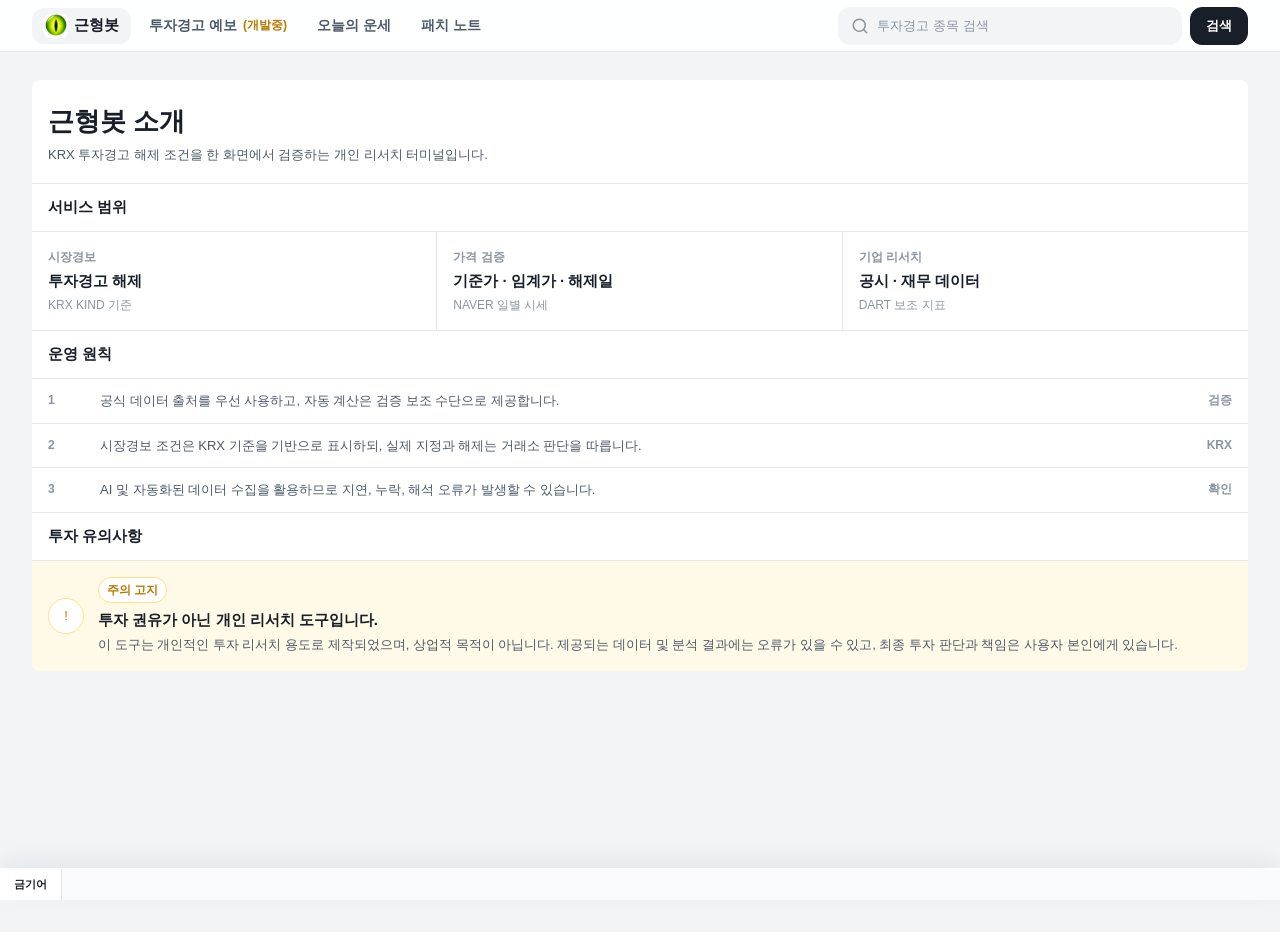
==== index.html @ c2d972ad "Refine page card layout" ====
<!DOCTYPE html>
<html lang="ko">
<head>
  <meta charset="UTF-8" />
  <meta name="viewport" content="width=device-width, initial-scale=1.0" />
  <title>근형봇 | 소개</title>
  <meta name="description" content="근형봇은 KRX 투자경고 지정일과 해제 조건을 한 화면에서 확인하는 한국 주식 리서치 도구입니다." />
  <meta name="robots" content="index, follow" />
  <meta name="application-name" content="근형봇" />
  <!-- unify-design:ignore — meta theme-color cannot reference CSS vars; mirrors --color-background -->
  <meta name="theme-color" content="#f2f4f6" />
  <meta name="color-scheme" content="light" />
  <link rel="canonical" href="https://kh-bot.vercel.app/" />
  <meta property="og:type" content="website" />
  <meta property="og:locale" content="ko_KR" />
  <meta property="og:site_name" content="근형봇" />
  <meta property="og:title" content="근형봇 | 소개" />
  <meta property="og:description" content="KRX 투자경고 지정일과 해제 조건을 한 화면에서 확인하는 한국 주식 리서치 도구입니다." />
  <meta property="og:url" content="https://kh-bot.vercel.app/" />
  <meta name="twitter:card" content="summary" />
  <meta name="twitter:title" content="근형봇 | 소개" />
  <meta name="twitter:description" content="KRX 투자경고 지정일과 해제 조건을 한 화면에서 확인하는 한국 주식 리서치 도구입니다." />
  <script type="application/ld+json">
{"@context":"https://schema.org","@type":"WebApplication","name":"근형봇","alternateName":"투자경고 계산기","url":"https://kh-bot.vercel.app/","applicationCategory":"FinanceApplication","operatingSystem":"Web","inLanguage":"ko-KR","description":"KRX 투자경고 지정일과 해제 조건을 한 화면에서 확인하는 한국 주식 리서치 도구입니다.","isAccessibleForFree":true,"offers":{"@type":"Offer","price":"0","priceCurrency":"KRW"}}
  </script>
  <link rel="stylesheet" href="assets/app.css?v=20260507-2" />
  <script type="module" src="assets/app.js?v=20260507-2"></script>
</head>
<body>

<nav class="nav-bar" aria-label="주요 페이지">
  <div class="nav-inner">
    <div class="nav-tabs-wrap">
      <button class="nav-scroll-hint nav-scroll-hint-left" id="navScrollHintLeft" type="button" aria-label="메뉴 왼쪽으로 스크롤" hidden>&lt;</button>
      <div class="nav-tabs" role="tablist" aria-label="페이지 전환">
        <button class="nav-title active" id="nav-about" type="button" role="tab" data-page="about" aria-controls="page-about" aria-selected="true" tabindex="0" aria-current="page" aria-label="근형봇">
          <span class="brand-logo-mark" aria-hidden="true">
            <img class="brand-logo" src="eye-logo.png" width="24" height="24" alt="" decoding="async" />
          </span>
          <span class="brand-text">근형봇</span>
        </button>
        <button class="nav-item" id="nav-forecast" type="button" role="tab" data-page="forecast" aria-controls="page-forecast" aria-selected="false" tabindex="-1">투자경고 예보 <span class="forecast-dev-tag">(개발중)</span></button>
        <button class="nav-item" id="nav-fortune" type="button" role="tab" data-page="fortune" aria-controls="page-fortune" aria-selected="false" tabindex="-1">오늘의 운세</button>
        <button class="nav-item" id="nav-patchnotes" type="button" role="tab" data-page="patchnotes" aria-controls="page-patchnotes" aria-selected="false" tabindex="-1">패치 노트</button>
      </div>
      <button class="nav-scroll-hint nav-scroll-hint-right" id="navScrollHint" type="button" aria-label="메뉴 오른쪽으로 스크롤" hidden>&gt;</button>
    </div>

    <form class="nav-search" id="navSearchForm" role="search" aria-label="투자경고 종목 검색">
      <label class="sr-only" for="searchInput">투자경고 종목 검색</label>
      <div class="nav-search-field">
        <svg class="nav-search-icon" aria-hidden="true" focusable="false" width="18" height="18" viewBox="0 0 24 24" fill="none" stroke="currentColor" stroke-width="2" stroke-linecap="round" stroke-linejoin="round">
          <circle cx="11" cy="11" r="8"></circle>
          <path d="m21 21-4.35-4.35"></path>
        </svg>
        <input
          type="search" id="searchInput"
          placeholder="투자경고 종목 검색"
          autocomplete="off"
          aria-controls="searchResults"
          aria-expanded="false"
        />
        <button class="search-clear" id="searchClearBtn" type="button" aria-label="검색어 지우기" hidden>×</button>
      </div>
      <button class="search-btn" id="searchBtn" type="submit">검색</button>
      <div class="search-results" id="searchResults" aria-label="검색 결과" aria-live="polite" aria-busy="false"></div>
    </form>
  </div>
</nav>

<div id="page-about" class="page-section active" role="tabpanel" aria-labelledby="nav-about" aria-hidden="false">
  <div class="warning-terminal about-terminal">
    <div class="section-dark">
      <div class="section-inner">
        <section class="tm-sec about-card" aria-labelledby="aboutTitle">
          <div class="about-hero about-card-hero">
            <h1 id="aboutTitle">근형봇 소개</h1>
            <p>KRX 투자경고 해제 조건을 한 화면에서 검증하는 개인 리서치 터미널입니다.</p>
          </div>

          <div class="about-card-block" aria-labelledby="aboutScopeTitle">
            <div class="tm-sec-head">
              <span class="t" id="aboutScopeTitle">서비스 범위</span>
            </div>
            <div class="tm-strip about-strip">
              <div class="tm-cell"><div class="l">시장경보</div><div class="v">투자경고 해제</div><div class="s">KRX KIND 기준</div></div>
              <div class="tm-cell"><div class="l">가격 검증</div><div class="v">기준가 · 임계가 · 해제일</div><div class="s">NAVER 일별 시세</div></div>
              <div class="tm-cell"><div class="l">기업 리서치</div><div class="v">공시 · 재무 데이터</div><div class="s">DART 보조 지표</div></div>
            </div>
          </div>

          <div class="about-card-block" aria-labelledby="aboutPrinciplesTitle">
            <div class="tm-sec-head">
              <span class="t" id="aboutPrinciplesTitle">운영 원칙</span>
            </div>
            <div class="tm-rules about-rules">
              <div class="r"><span class="k">1</span><span class="v">공식 데이터 출처를 우선 사용하고, 자동 계산은 검증 보조 수단으로 제공합니다.</span><span class="m">검증</span></div>
              <div class="r"><span class="k">2</span><span class="v">시장경보 조건은 KRX 기준을 기반으로 표시하되, 실제 지정과 해제는 거래소 판단을 따릅니다.</span><span class="m">KRX</span></div>
              <div class="r"><span class="k">3</span><span class="v">AI 및 자동화된 데이터 수집을 활용하므로 지연, 누락, 해석 오류가 발생할 수 있습니다.</span><span class="m">확인</span></div>
            </div>
          </div>

          <div class="about-card-block about-disclaimer" aria-labelledby="aboutDisclaimerTitle">
            <div class="tm-sec-head">
              <span class="t" id="aboutDisclaimerTitle">투자 유의사항</span>
            </div>
            <div class="tm-verdict risk">
              <div class="ico" aria-hidden="true">!</div>
              <div class="body">
                <div class="head"><span class="tag">주의 고지</span></div>
                <div class="h">투자 권유가 아닌 개인 리서치 도구입니다.</div>
                <div class="b">이 도구는 개인적인 투자 리서치 용도로 제작되었으며, 상업적 목적이 아닙니다. 제공되는 데이터 및 분석 결과에는 오류가 있을 수 있고, 최종 투자 판단과 책임은 사용자 본인에게 있습니다.</div>
              </div>
            </div>
          </div>
        </section>
      </div>
    </div>
  </div>
</div>

<div id="page-warning" class="page-section" role="main" aria-labelledby="warningTitle" aria-hidden="true" hidden>
  <div class="warning-terminal">

  <div class="section-dark">
    <div class="section-inner">
      <h1 class="sr-only" id="warningTitle">투자경고 계산기 결과</h1>

      <div class="server-notice" id="serverNotice" role="status">
        <strong>자동검색 기능</strong>을 사용하려면 로컬 서버가 필요합니다.<br/>
        터미널에서 <code class="server-command">python3 serve.py</code> 실행 후 새로고침하세요.
        KRX KIND에서 실시간으로 투자경고 지정일을 조회합니다.
      </div>

      <input type="hidden" id="stockName" />
      <input type="hidden" id="designationDate" />
      <input type="hidden" id="tradingStop" value="no" />
      <input type="hidden" id="resumeDate" />

      <div class="result-card" id="resultCard">

        <div class="tm-sym" id="sym-header">
          <div class="ticker">--</div>
          <div class="name-block">
            <div class="name">종목명</div>
            <div class="meta"></div>
          </div>
          <div class="chips"></div>
          <div class="px">
            <span class="val num">--</span>
            <span class="chg"></span>
          </div>
        </div>

        <section class="tm-sec" id="sec-timeline">
          <div class="tm-sec-head">
            <span class="t">지정 타임라인 · 10 거래일</span>
            <span class="src"></span>
          </div>
          <div class="tm-tl-body">
            <div class="tm-tl-track"></div>
            <div class="tm-tl-foot">
              <span><b class="d1"></b> · 지정</span>
              <span>T · <b class="d2"></b></span>
              <span><b class="d3"></b> · 해제 가능</span>
            </div>
          </div>
        </section>

        <section class="tm-sec" id="sec-conditions">
          <div class="tm-sec-head">
            <span class="t">해제 조건 · 투자경고</span>
          </div>
          <table class="tm-tbl">
            <thead>
              <tr>
                <th>조건</th>
                <th>기준일</th>
                <th>기준 종가</th>
                <th>×</th>
                <th>임계가</th>
                <th>T 종가</th>
                <th>Δ</th>
                <th>상태</th>
              </tr>
            </thead>
            <tbody id="conditionsTbody">
              <tr class="state-row"><td colspan="8">
                <div class="state-message state-message-loading" role="status">
                  <span class="state-message-label">조회 중</span>
                  <span class="state-message-text">조회 중...</span>
                </div>
              </td></tr>
            </tbody>
          </table>
          <div class="tm-verdict" id="sec-verdict" style="display:none">
            <div class="ico">
              <svg aria-hidden="true" focusable="false" width="16" height="16" viewBox="0 0 16 16" fill="none" stroke="currentColor" stroke-width="2" stroke-linecap="round" stroke-linejoin="round">
                <path d="M3 8l3 3 7-7"/>
              </svg>
            </div>
            <div class="body">
              <div class="head"><span class="tag">판정 대기</span></div>
              <div class="h"></div>
              <div class="b"></div>
            </div>
            <div class="side">
              <div class="d num"></div>
              <div class="l">해제 가능일</div>
            </div>
          </div>
        </section>

        <section class="tm-sec" id="sec-chart" style="display:none">
          <div class="tm-sec-head">
            <span class="t">시세 · 임계가</span>
          </div>
          <div class="tm-chart-wrap">
            <div class="tm-chart-tabs">
              <div class="flex"></div>
              <div class="legend" id="chartLegend"></div>
            </div>
            <div class="tm-chart" id="tvChartWarning" role="img" aria-label="시세와 임계가 차트"></div>
          </div>
        </section>

        <section class="tm-sec" id="sec-rules" style="display:none">
          <div class="tm-sec-head">
            <span class="t">KRX 규정</span>
          </div>
          <div class="tm-rules" id="rulesContent"></div>
        </section>

      </div>

      <div class="price-card" id="cautionCard" style="display:none">
        <h2>투자경고 지정 점검 <span class="heading-note">KRX KIND · NAVER</span></h2>
        <div class="price-meta" id="cautionMeta"></div>
        <div id="cautionContent"></div>
        <div class="overall-status" id="cautionVerdict" style="display:none"></div>
      </div>
    </div>
  </div>

  </div>
</div>

<div id="page-forecast" class="page-section" role="tabpanel" aria-labelledby="nav-forecast" aria-hidden="true" hidden>
  <div class="warning-terminal forecast-terminal">
    <div class="section-dark">
      <div class="section-inner">
        <section class="tm-sec page-card forecast-panel" aria-labelledby="forecastTitle">
          <div class="patch-hero forecast-hero page-card-hero">
            <!-- 사용자가 기능 완성으로 판단해 삭제를 요청하기 전까지 (개발중) 태그 유지 -->
            <h1 id="forecastTitle">투자경고 예보 <span class="forecast-dev-tag">(개발중)</span></h1>
            <p>KRX 투자경고 지정예고 후보를 공개 가격조건 기준으로 경보·근접·관찰 단계로 정리합니다.</p>
          </div>

          <div class="page-card-block" aria-labelledby="forecastPanelTitle">
            <div class="tm-sec-head">
              <span class="t" id="forecastPanelTitle">오늘의 예보</span>
              <button class="forecast-refresh" id="forecastRefreshBtn" type="button">새로고침</button>
            </div>
            <div class="tm-strip forecast-summary" id="forecastSummary"></div>
            <div class="forecast-content" id="forecastContent" aria-live="polite"></div>
          </div>
        </section>
      </div>
    </div>
  </div>
</div>

<div id="page-fortune" class="page-section" role="tabpanel" aria-labelledby="nav-fortune" aria-hidden="true" hidden>
  <div class="warning-terminal fortune-terminal">
    <div class="section-dark">
      <div class="section-inner">
        <section class="tm-sec page-card fortune-panel" aria-labelledby="fortuneTitle">
          <div class="patch-hero page-card-hero">
            <h1 id="fortuneTitle">오늘의 운세</h1>
            <p>재미로 보는 한 줄 운세입니다.</p>
          </div>
          <div class="page-card-block" aria-labelledby="fortunePanelTitle">
            <div class="tm-sec-head">
              <span class="t" id="fortunePanelTitle">행운이 함께하기를!</span>
            </div>
            <div id="fortuneContent" class="fortune-content" aria-live="polite"></div>
          </div>
        </section>
      </div>
    </div>
  </div>
</div>

<div id="page-patchnotes" class="page-section" role="tabpanel" aria-labelledby="nav-patchnotes" aria-hidden="true" hidden>
  <div class="warning-terminal patchnotes-terminal">
    <div class="section-dark">
      <div class="section-inner">
        <section class="tm-sec page-card patch-list" aria-labelledby="patchnotesTitle">
          <div class="patch-hero page-card-hero">
            <h1 id="patchnotesTitle">패치 노트</h1>
            <p>신규 기능·개선·수정 내역을 최신 업데이트 순으로 정리합니다</p>
          </div>
          <div class="page-card-block" aria-labelledby="patchnotesLogTitle">
            <div class="tm-sec-head">
              <span class="t" id="patchnotesLogTitle">업데이트 로그</span>
            </div>
            <div id="patchnotesContent" class="patch-list-body">
              <div class="state-message state-message-loading" role="status">
                <span class="state-message-label">조회 중</span>
                <span class="state-message-text">불러오는 중...</span>
              </div>
            </div>
          </div>
        </section>
      </div>
    </div>
  </div>
</div>
<div class="ticker-wrap" aria-hidden="true">
  <div class="ticker-track" id="tickerTrack"></div>
</div>
</body>
</html>
---- assets/app.css ----
@import url("./css/base.css?v=20260507-2");
@import url("./css/secondary-pages.css?v=20260507-2");
@import url("./css/terminal.css?v=20260507-2");
@import url("./css/about.css?v=20260507-2");
@import url("./css/responsive.css?v=20260507-2");
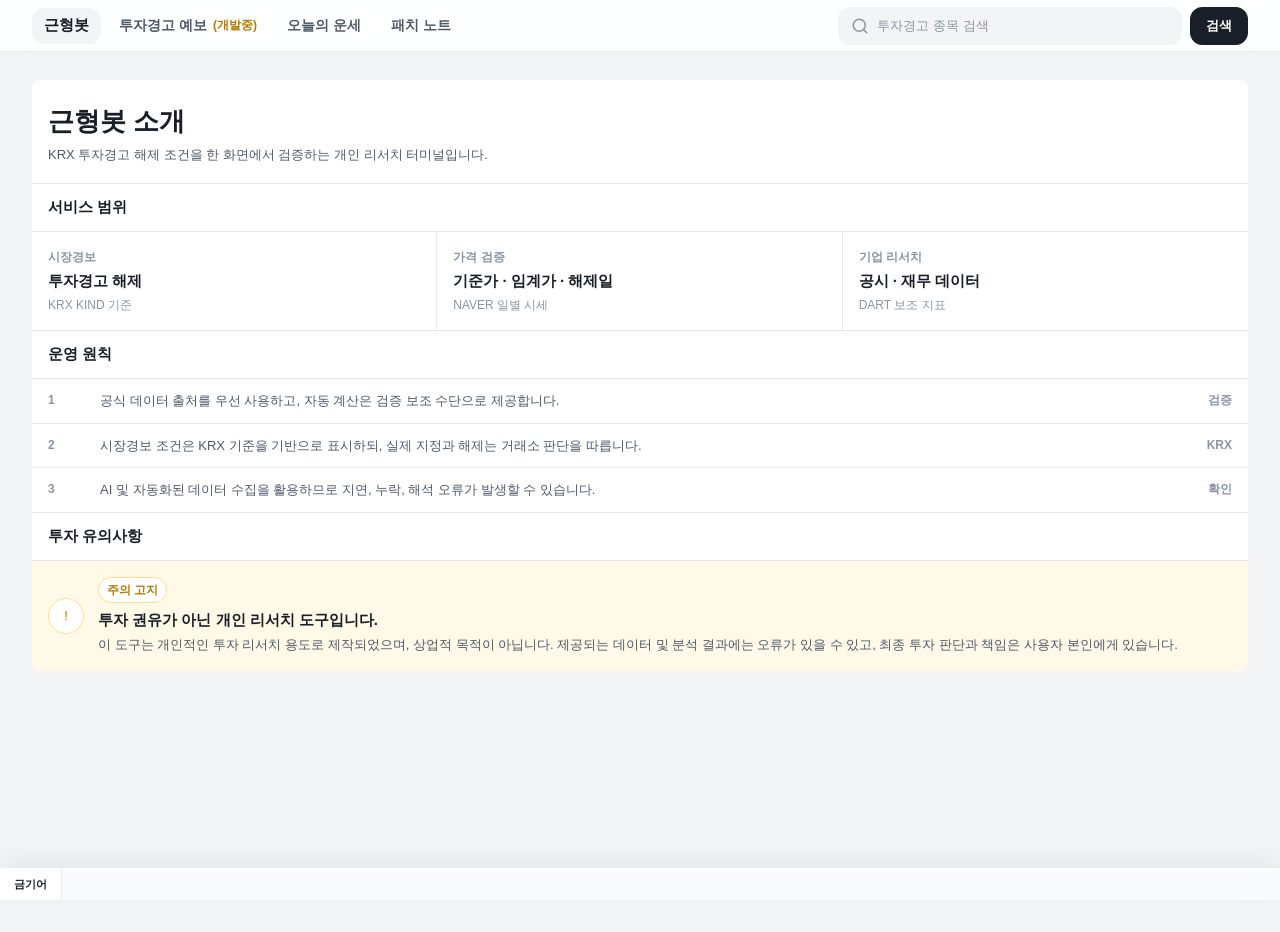
==== commit a3a1aa2b: "Remove brand logo asset" ====
--- a/index.html
+++ b/index.html
@@ -23,8 +23,8 @@
   <script type="application/ld+json">
 {"@context":"https://schema.org","@type":"WebApplication","name":"근형봇","alternateName":"투자경고 계산기","url":"https://kh-bot.vercel.app/","applicationCategory":"FinanceApplication","operatingSystem":"Web","inLanguage":"ko-KR","description":"KRX 투자경고 지정일과 해제 조건을 한 화면에서 확인하는 한국 주식 리서치 도구입니다.","isAccessibleForFree":true,"offers":{"@type":"Offer","price":"0","priceCurrency":"KRW"}}
   </script>
-  <link rel="stylesheet" href="assets/app.css?v=20260507-2" />
-  <script type="module" src="assets/app.js?v=20260507-2"></script>
+  <link rel="stylesheet" href="assets/app.css?v=20260507-5" />
+  <script type="module" src="assets/app.js?v=20260507-5"></script>
 </head>
 <body>
 
@@ -34,9 +34,6 @@
       <button class="nav-scroll-hint nav-scroll-hint-left" id="navScrollHintLeft" type="button" aria-label="메뉴 왼쪽으로 스크롤" hidden>&lt;</button>
       <div class="nav-tabs" role="tablist" aria-label="페이지 전환">
         <button class="nav-title active" id="nav-about" type="button" role="tab" data-page="about" aria-controls="page-about" aria-selected="true" tabindex="0" aria-current="page" aria-label="근형봇">
-          <span class="brand-logo-mark" aria-hidden="true">
-            <img class="brand-logo" src="eye-logo.png" width="24" height="24" alt="" decoding="async" />
-          </span>
           <span class="brand-text">근형봇</span>
         </button>
         <button class="nav-item" id="nav-forecast" type="button" role="tab" data-page="forecast" aria-controls="page-forecast" aria-selected="false" tabindex="-1">투자경고 예보 <span class="forecast-dev-tag">(개발중)</span></button>
--- a/assets/app.css
+++ b/assets/app.css
@@ -1,5 +1,5 @@
-@import url("./css/base.css?v=20260507-2");
-@import url("./css/secondary-pages.css?v=20260507-2");
-@import url("./css/terminal.css?v=20260507-2");
-@import url("./css/about.css?v=20260507-2");
-@import url("./css/responsive.css?v=20260507-2");
+@import url("./css/base.css?v=20260507-5");
+@import url("./css/secondary-pages.css?v=20260507-5");
+@import url("./css/terminal.css?v=20260507-5");
+@import url("./css/about.css?v=20260507-5");
+@import url("./css/responsive.css?v=20260507-5");
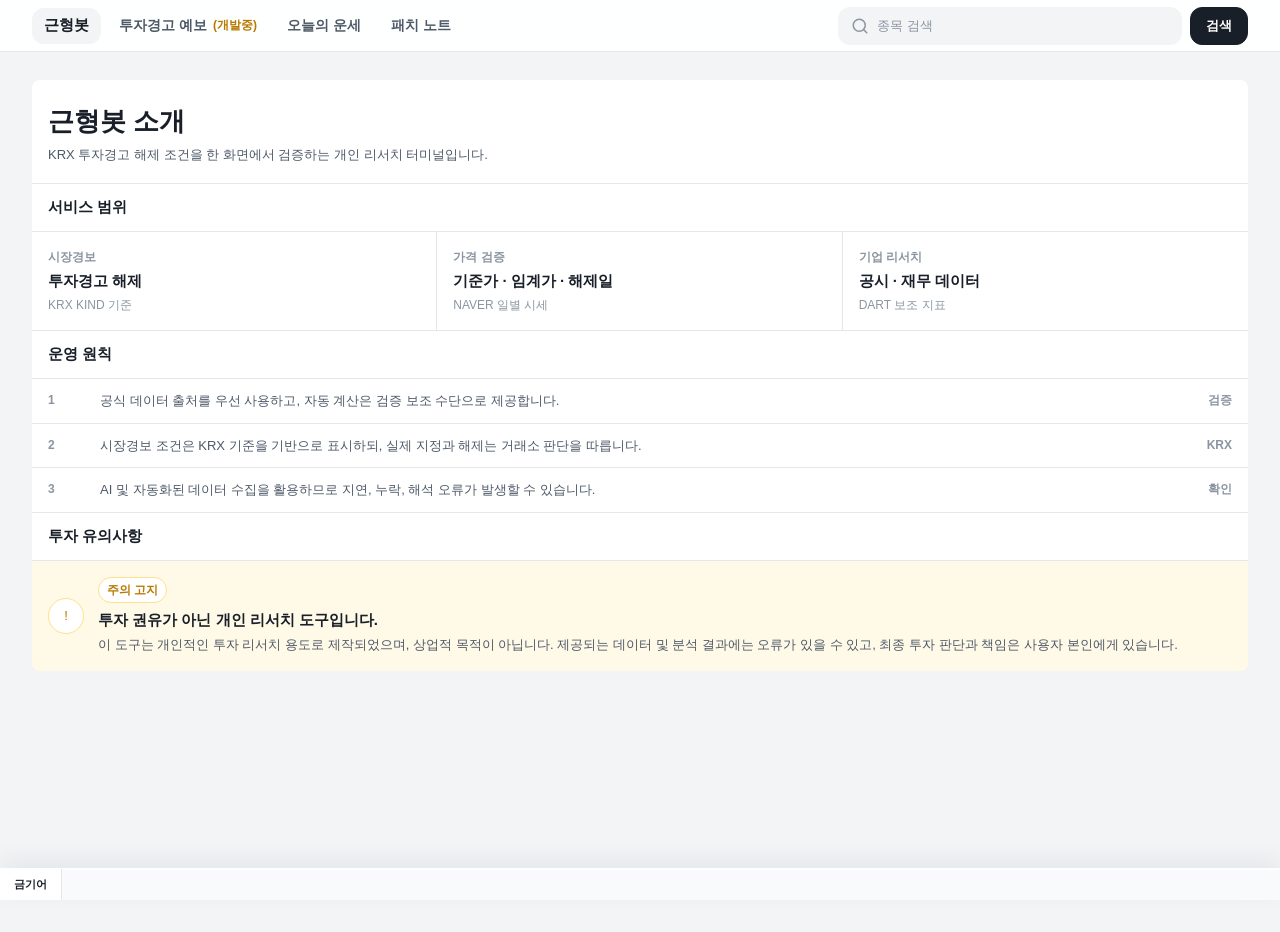
==== commit 823bfd40: "Update search placeholder copy" ====
--- a/index.html
+++ b/index.html
@@ -43,8 +43,8 @@
       <button class="nav-scroll-hint nav-scroll-hint-right" id="navScrollHint" type="button" aria-label="메뉴 오른쪽으로 스크롤" hidden>&gt;</button>
     </div>
 
-    <form class="nav-search" id="navSearchForm" role="search" aria-label="투자경고 종목 검색">
-      <label class="sr-only" for="searchInput">투자경고 종목 검색</label>
+    <form class="nav-search" id="navSearchForm" role="search" aria-label="종목 검색">
+      <label class="sr-only" for="searchInput">종목 검색</label>
       <div class="nav-search-field">
         <svg class="nav-search-icon" aria-hidden="true" focusable="false" width="18" height="18" viewBox="0 0 24 24" fill="none" stroke="currentColor" stroke-width="2" stroke-linecap="round" stroke-linejoin="round">
           <circle cx="11" cy="11" r="8"></circle>
@@ -52,7 +52,7 @@
         </svg>
         <input
           type="search" id="searchInput"
-          placeholder="투자경고 종목 검색"
+          placeholder="종목 검색"
           autocomplete="off"
           aria-controls="searchResults"
           aria-expanded="false"
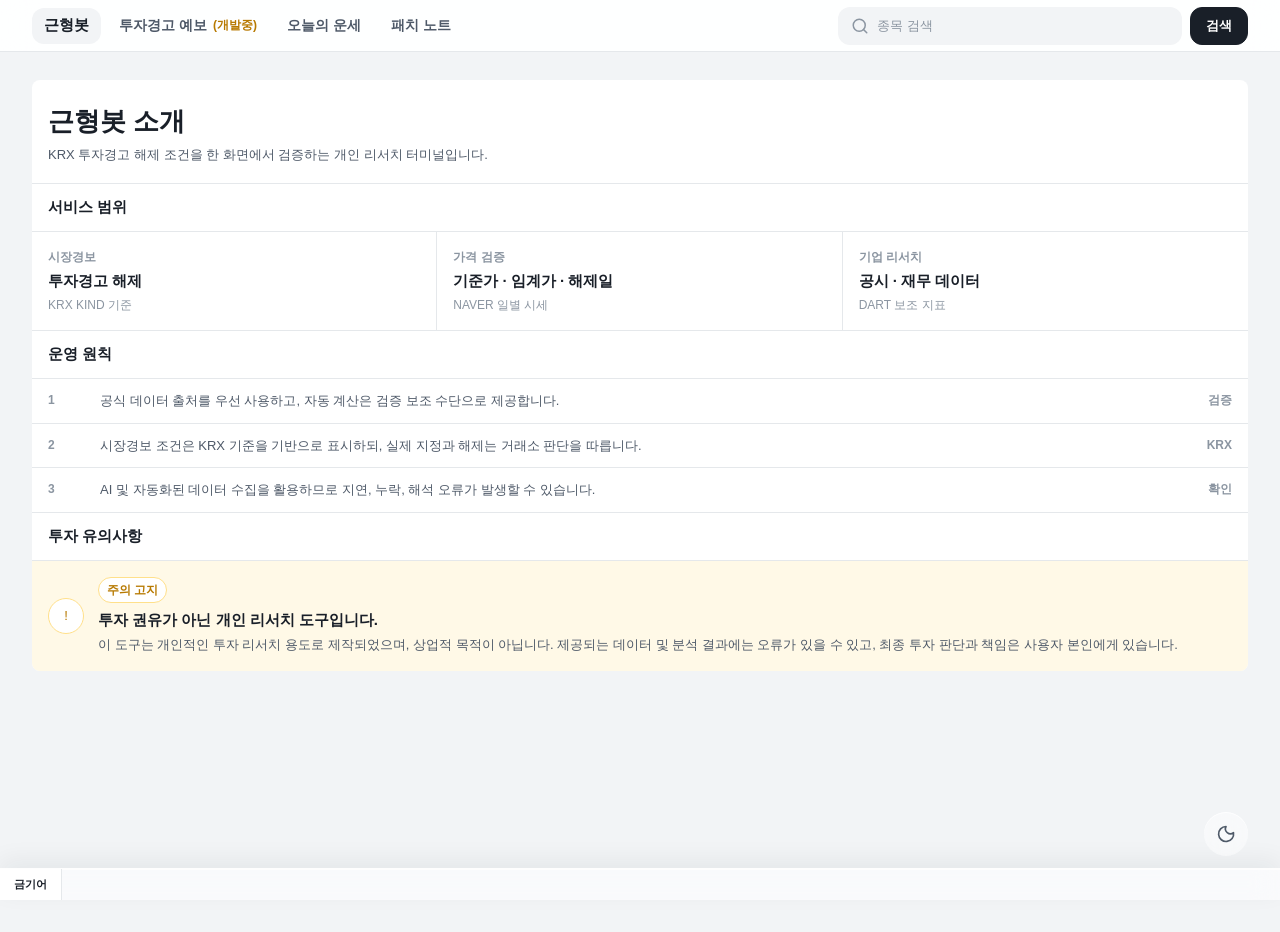
==== commit ef367e07: "feat: add dark mode toggle" ====
--- a/index.html
+++ b/index.html
@@ -8,8 +8,9 @@
   <meta name="robots" content="index, follow" />
   <meta name="application-name" content="근형봇" />
   <!-- unify-design:ignore — meta theme-color cannot reference CSS vars; mirrors --color-background -->
-  <meta name="theme-color" content="#f2f4f6" />
-  <meta name="color-scheme" content="light" />
+  <meta name="theme-color" media="(prefers-color-scheme: light)" content="#f2f4f6" />
+  <meta name="theme-color" media="(prefers-color-scheme: dark)" content="#000000" />
+  <meta name="color-scheme" content="light dark" />
   <link rel="canonical" href="https://kh-bot.vercel.app/" />
   <meta property="og:type" content="website" />
   <meta property="og:locale" content="ko_KR" />
@@ -23,8 +24,8 @@
   <script type="application/ld+json">
 {"@context":"https://schema.org","@type":"WebApplication","name":"근형봇","alternateName":"투자경고 계산기","url":"https://kh-bot.vercel.app/","applicationCategory":"FinanceApplication","operatingSystem":"Web","inLanguage":"ko-KR","description":"KRX 투자경고 지정일과 해제 조건을 한 화면에서 확인하는 한국 주식 리서치 도구입니다.","isAccessibleForFree":true,"offers":{"@type":"Offer","price":"0","priceCurrency":"KRW"}}
   </script>
-  <link rel="stylesheet" href="assets/app.css?v=20260507-5" />
-  <script type="module" src="assets/app.js?v=20260507-5"></script>
+  <link rel="stylesheet" href="assets/app.css?v=20260508-6" />
+  <script type="module" src="assets/app.js?v=20260508-6"></script>
 </head>
 <body>
 
@@ -313,6 +314,22 @@
     </div>
   </div>
 </div>
+<button class="theme-toggle" id="themeToggleBtn" type="button" aria-label="다크 모드로 전환" aria-pressed="false" title="다크 모드로 전환">
+  <svg class="theme-toggle-icon theme-toggle-moon" aria-hidden="true" focusable="false" width="20" height="20" viewBox="0 0 24 24" fill="none" stroke="currentColor" stroke-width="2" stroke-linecap="round" stroke-linejoin="round">
+    <path d="M12 3a6 6 0 0 0 9 7.5A9 9 0 1 1 12 3Z"></path>
+  </svg>
+  <svg class="theme-toggle-icon theme-toggle-sun" aria-hidden="true" focusable="false" width="20" height="20" viewBox="0 0 24 24" fill="none" stroke="currentColor" stroke-width="2" stroke-linecap="round" stroke-linejoin="round">
+    <circle cx="12" cy="12" r="4"></circle>
+    <path d="M12 2v2"></path>
+    <path d="M12 20v2"></path>
+    <path d="m4.93 4.93 1.41 1.41"></path>
+    <path d="m17.66 17.66 1.41 1.41"></path>
+    <path d="M2 12h2"></path>
+    <path d="M20 12h2"></path>
+    <path d="m6.34 17.66-1.41 1.41"></path>
+    <path d="m19.07 4.93-1.41 1.41"></path>
+  </svg>
+</button>
 <div class="ticker-wrap" aria-hidden="true">
   <div class="ticker-track" id="tickerTrack"></div>
 </div>
--- a/assets/app.css
+++ b/assets/app.css
@@ -1,5 +1,5 @@
-@import url("./css/base.css?v=20260507-5");
-@import url("./css/secondary-pages.css?v=20260507-5");
-@import url("./css/terminal.css?v=20260507-5");
-@import url("./css/about.css?v=20260507-5");
-@import url("./css/responsive.css?v=20260507-5");
+@import url("./css/base.css?v=20260508-6");
+@import url("./css/secondary-pages.css?v=20260508-6");
+@import url("./css/terminal.css?v=20260508-6");
+@import url("./css/about.css?v=20260508-6");
+@import url("./css/responsive.css?v=20260508-6");
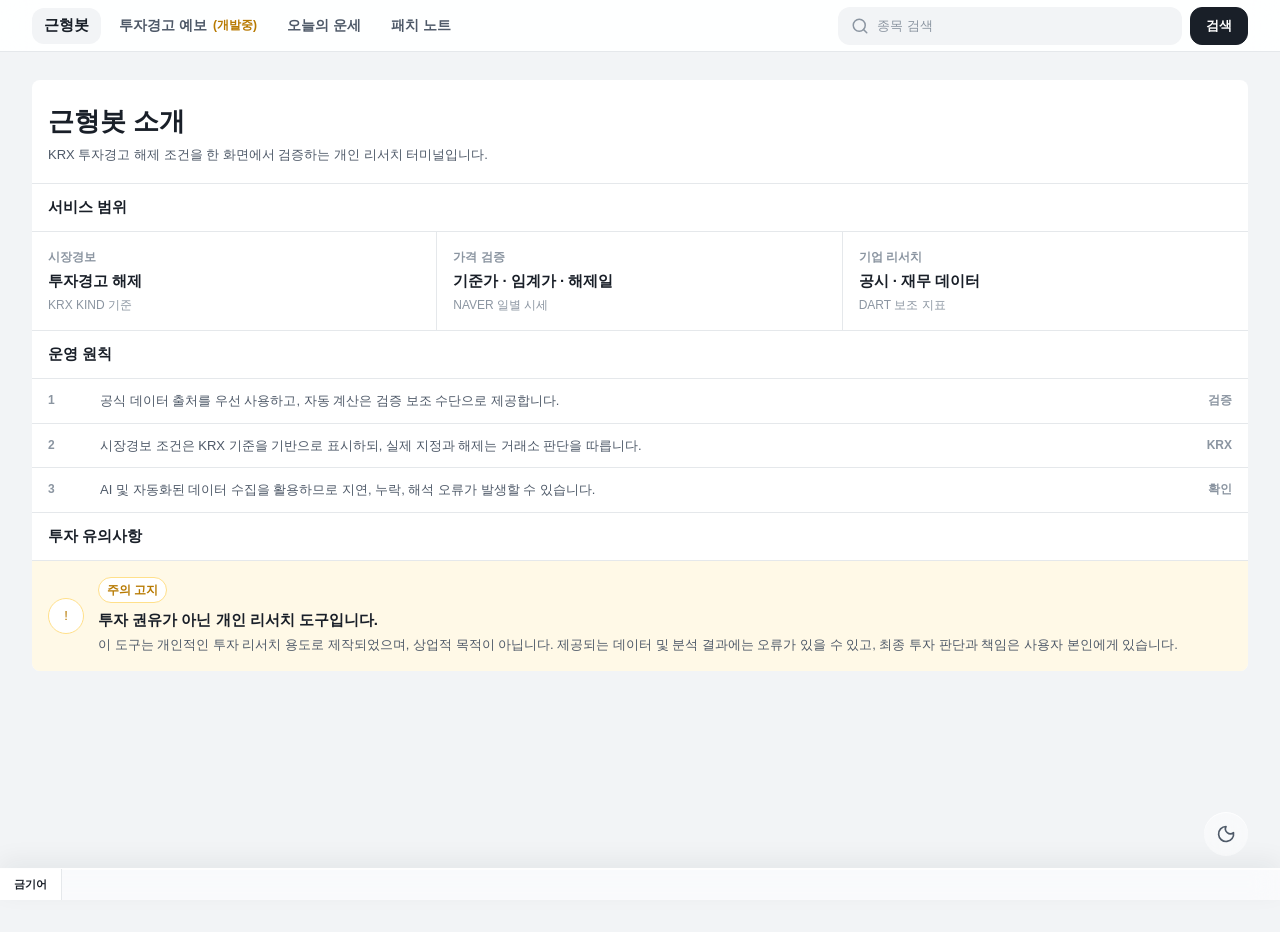
==== commit 2e980b6a: "Cache market alert forecast snapshots" ====
--- a/index.html
+++ b/index.html
@@ -257,7 +257,6 @@
           <div class="page-card-block" aria-labelledby="forecastPanelTitle">
             <div class="tm-sec-head">
               <span class="t" id="forecastPanelTitle">오늘의 예보</span>
-              <button class="forecast-refresh" id="forecastRefreshBtn" type="button">새로고침</button>
             </div>
             <div class="tm-strip forecast-summary" id="forecastSummary"></div>
             <div class="forecast-content" id="forecastContent" aria-live="polite"></div>
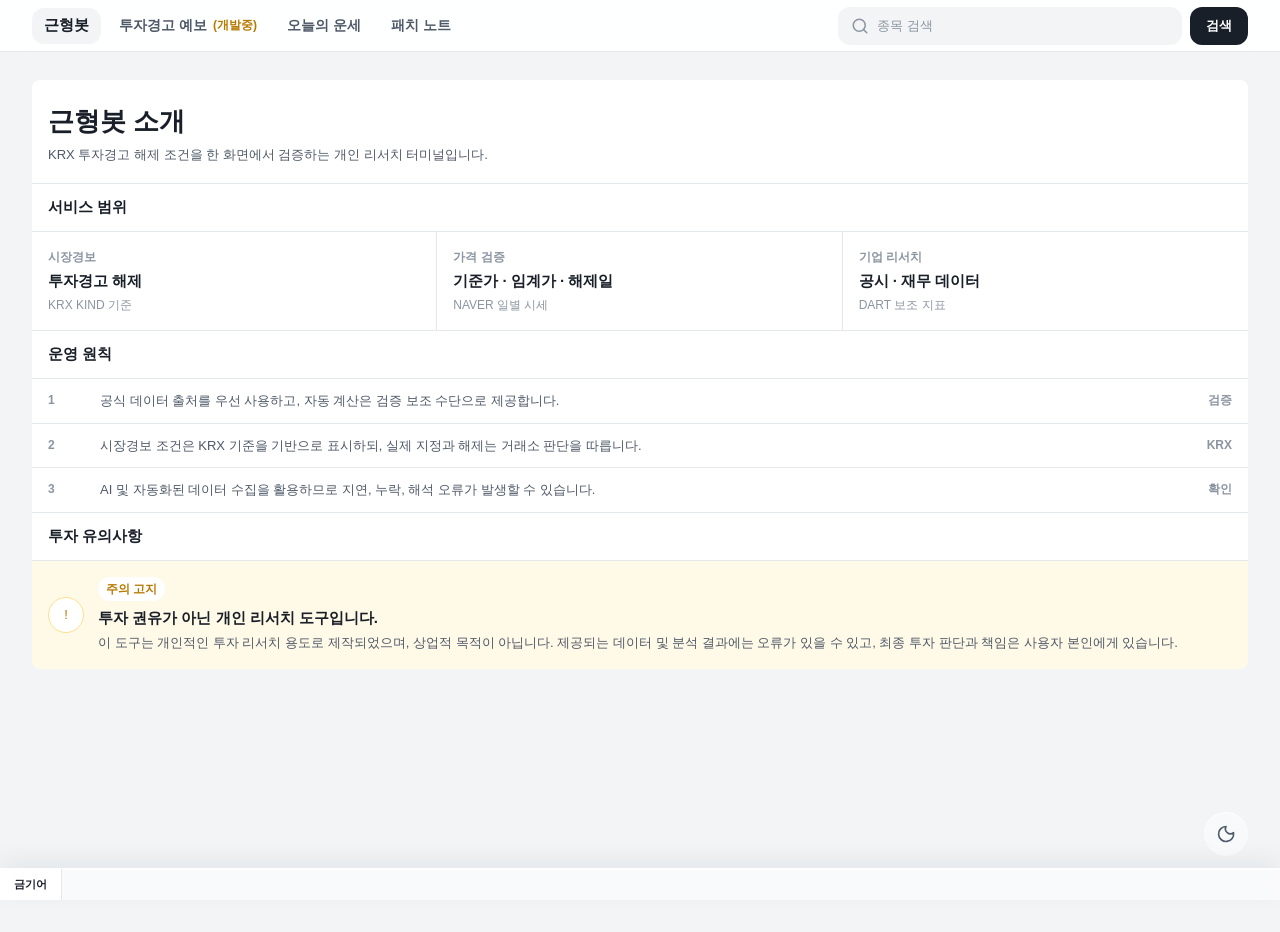
==== commit fc314fc0: "Enforce borderless buttons and badges" ====
--- a/index.html
+++ b/index.html
@@ -24,8 +24,8 @@
   <script type="application/ld+json">
 {"@context":"https://schema.org","@type":"WebApplication","name":"근형봇","alternateName":"투자경고 계산기","url":"https://kh-bot.vercel.app/","applicationCategory":"FinanceApplication","operatingSystem":"Web","inLanguage":"ko-KR","description":"KRX 투자경고 지정일과 해제 조건을 한 화면에서 확인하는 한국 주식 리서치 도구입니다.","isAccessibleForFree":true,"offers":{"@type":"Offer","price":"0","priceCurrency":"KRW"}}
   </script>
-  <link rel="stylesheet" href="assets/app.css?v=20260508-6" />
-  <script type="module" src="assets/app.js?v=20260508-6"></script>
+  <link rel="stylesheet" href="assets/app.css?v=20260508-7" />
+  <script type="module" src="assets/app.js?v=20260508-7"></script>
 </head>
 <body>
 
--- a/assets/app.css
+++ b/assets/app.css
@@ -1,5 +1,5 @@
-@import url("./css/base.css?v=20260508-6");
-@import url("./css/secondary-pages.css?v=20260508-6");
-@import url("./css/terminal.css?v=20260508-6");
-@import url("./css/about.css?v=20260508-6");
-@import url("./css/responsive.css?v=20260508-6");
+@import url("./css/base.css?v=20260508-7");
+@import url("./css/secondary-pages.css?v=20260508-7");
+@import url("./css/terminal.css?v=20260508-7");
+@import url("./css/about.css?v=20260508-7");
+@import url("./css/responsive.css?v=20260508-7");
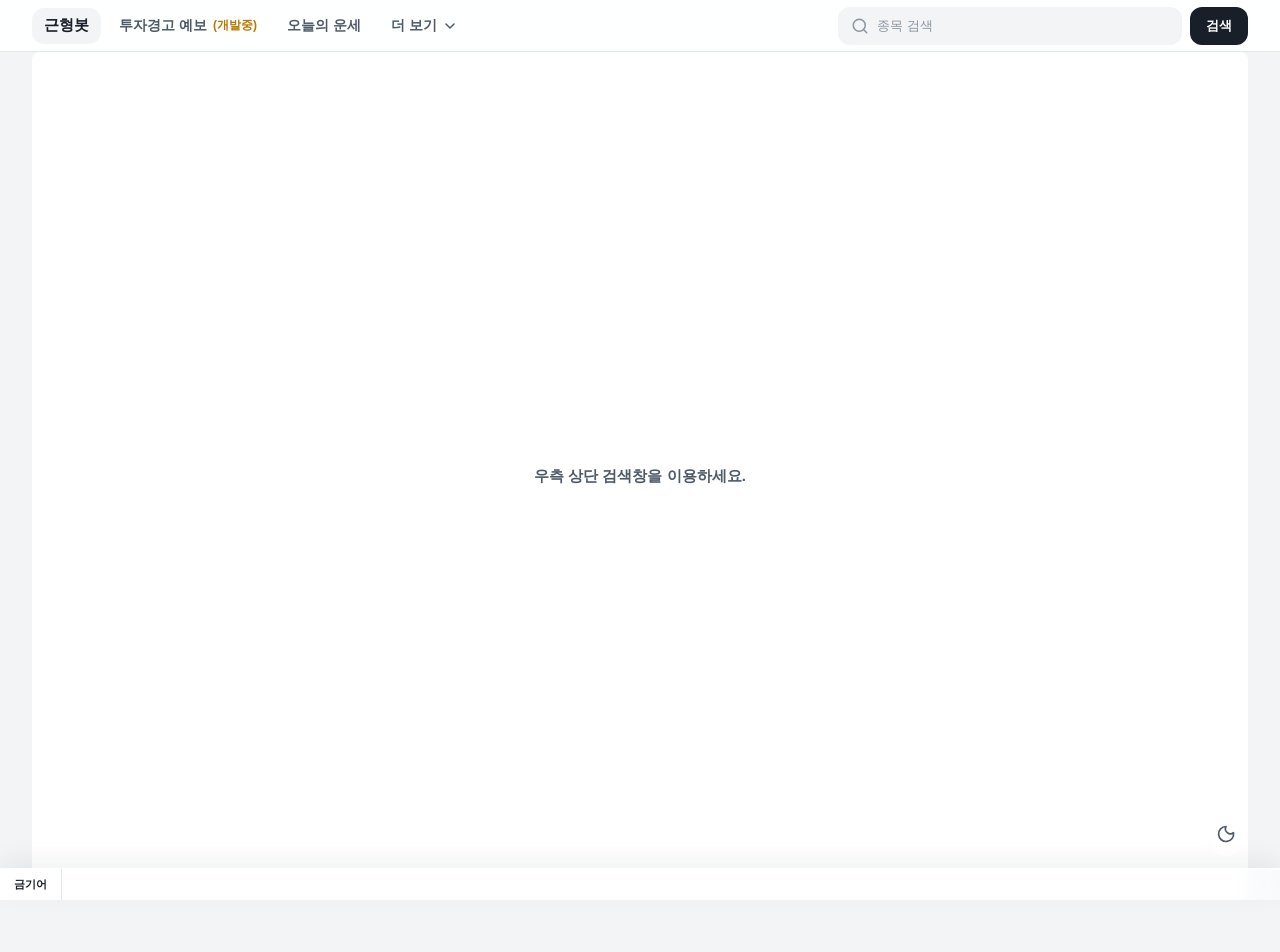
==== commit a6abfc14: "Refine more menu navigation" ====
--- a/index.html
+++ b/index.html
@@ -24,8 +24,8 @@
   <script type="application/ld+json">
 {"@context":"https://schema.org","@type":"WebApplication","name":"근형봇","alternateName":"투자경고 계산기","url":"https://kh-bot.vercel.app/","applicationCategory":"FinanceApplication","operatingSystem":"Web","inLanguage":"ko-KR","description":"KRX 투자경고 지정일과 해제 조건을 한 화면에서 확인하는 한국 주식 리서치 도구입니다.","isAccessibleForFree":true,"offers":{"@type":"Offer","price":"0","priceCurrency":"KRW"}}
   </script>
-  <link rel="stylesheet" href="assets/app.css?v=20260508-7" />
-  <script type="module" src="assets/app.js?v=20260508-7"></script>
+  <link rel="stylesheet" href="assets/app.css?v=20260508-12" />
+  <script type="module" src="assets/app.js?v=20260508-12"></script>
 </head>
 <body>
 
@@ -33,13 +33,26 @@
   <div class="nav-inner">
     <div class="nav-tabs-wrap">
       <button class="nav-scroll-hint nav-scroll-hint-left" id="navScrollHintLeft" type="button" aria-label="메뉴 왼쪽으로 스크롤" hidden>&lt;</button>
-      <div class="nav-tabs" role="tablist" aria-label="페이지 전환">
-        <button class="nav-title active" id="nav-about" type="button" role="tab" data-page="about" aria-controls="page-about" aria-selected="true" tabindex="0" aria-current="page" aria-label="근형봇">
-          <span class="brand-text">근형봇</span>
-        </button>
-        <button class="nav-item" id="nav-forecast" type="button" role="tab" data-page="forecast" aria-controls="page-forecast" aria-selected="false" tabindex="-1">투자경고 예보 <span class="forecast-dev-tag">(개발중)</span></button>
-        <button class="nav-item" id="nav-fortune" type="button" role="tab" data-page="fortune" aria-controls="page-fortune" aria-selected="false" tabindex="-1">오늘의 운세</button>
-        <button class="nav-item" id="nav-patchnotes" type="button" role="tab" data-page="patchnotes" aria-controls="page-patchnotes" aria-selected="false" tabindex="-1">패치 노트</button>
+      <div class="nav-tabs">
+        <div class="nav-tablist" role="tablist" aria-label="페이지 전환">
+          <button class="nav-title active" id="nav-about" type="button" role="tab" data-page="about" aria-controls="page-about" aria-selected="true" tabindex="0" aria-current="page" aria-label="근형봇">
+            <span class="brand-text">근형봇</span>
+          </button>
+          <button class="nav-item" id="nav-forecast" type="button" role="tab" data-page="forecast" aria-controls="page-forecast" aria-selected="false" tabindex="-1">투자경고 예보 <span class="forecast-dev-tag">(개발중)</span></button>
+          <button class="nav-item" id="nav-fortune" type="button" role="tab" data-page="fortune" aria-controls="page-fortune" aria-selected="false" tabindex="-1">오늘의 운세</button>
+        </div>
+        <div class="nav-more">
+          <button class="nav-more-button" id="navMoreButton" type="button" aria-haspopup="menu" aria-expanded="false" aria-controls="navMoreMenu">
+            <span>더 보기</span>
+            <svg class="nav-more-icon" aria-hidden="true" focusable="false" width="16" height="16" viewBox="0 0 24 24" fill="none" stroke="currentColor" stroke-width="2.2" stroke-linecap="round" stroke-linejoin="round">
+              <path d="m6 9 6 6 6-6"></path>
+            </svg>
+          </button>
+          <div class="nav-more-menu" id="navMoreMenu" role="menu" aria-labelledby="navMoreButton" hidden>
+            <button class="nav-more-item" id="nav-intro" type="button" role="menuitem" data-page="intro">근형봇 소개</button>
+            <button class="nav-more-item" id="nav-patchnotes" type="button" role="menuitem" data-page="patchnotes">패치 노트</button>
+          </div>
+        </div>
       </div>
       <button class="nav-scroll-hint nav-scroll-hint-right" id="navScrollHint" type="button" aria-label="메뉴 오른쪽으로 스크롤" hidden>&gt;</button>
     </div>
@@ -67,7 +80,19 @@
 </nav>
 
 <div id="page-about" class="page-section active" role="tabpanel" aria-labelledby="nav-about" aria-hidden="false">
-  <div class="warning-terminal about-terminal">
+  <div class="warning-terminal home-terminal">
+    <div class="section-dark">
+      <div class="section-inner">
+        <section class="tm-sec home-card" aria-label="근형봇 홈">
+          <p class="home-guide">우측 상단 검색창을 이용하세요.</p>
+        </section>
+      </div>
+    </div>
+  </div>
+</div>
+
+<div id="page-intro" class="page-section" role="tabpanel" aria-labelledby="nav-intro" aria-hidden="true" hidden>
+  <div class="warning-terminal intro-terminal">
     <div class="section-dark">
       <div class="section-inner">
         <section class="tm-sec about-card" aria-labelledby="aboutTitle">
--- a/assets/app.css
+++ b/assets/app.css
@@ -1,5 +1,5 @@
-@import url("./css/base.css?v=20260508-7");
-@import url("./css/secondary-pages.css?v=20260508-7");
-@import url("./css/terminal.css?v=20260508-7");
-@import url("./css/about.css?v=20260508-7");
-@import url("./css/responsive.css?v=20260508-7");
+@import url("./css/base.css?v=20260508-12");
+@import url("./css/secondary-pages.css?v=20260508-12");
+@import url("./css/terminal.css?v=20260508-12");
+@import url("./css/about.css?v=20260508-12");
+@import url("./css/responsive.css?v=20260508-12");
